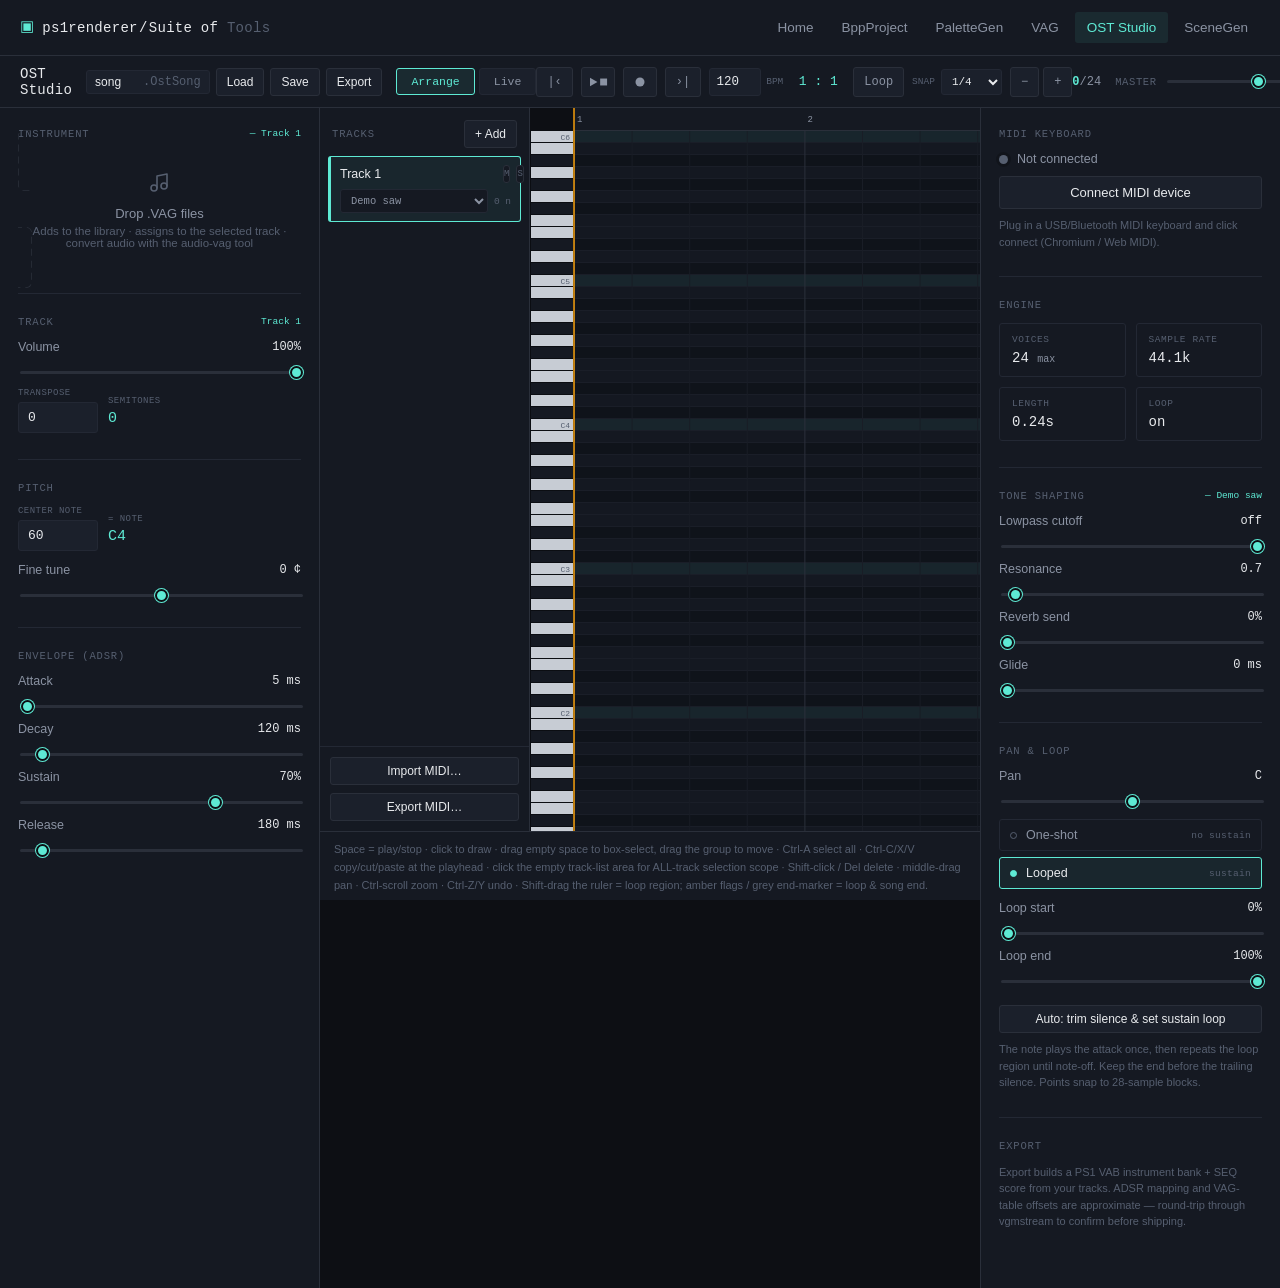
==== suite/tools/audio-ost/index.html @ abdd2fe9 "Add VAB/SEQ support by creating a dedicated music.c since PSN00b lacks support, added audio-ost tool" ====
<!DOCTYPE html>
<html lang="en">
<head>
  <meta charset="UTF-8" />
  <meta name="viewport" content="width=device-width, initial-scale=1.0" />
  <title>OST Studio — ps1renderer / Suite of Tools</title>
  <link rel="stylesheet" href="../../css/site.css" />
  <link rel="stylesheet" href="css/tool.css" />
</head>
<body data-nav-key="ost" data-view="arrange">
  <div id="site-navbar"></div>

  <!-- ============================= TRANSPORT BAR ============================= -->
  <div class="transport">
    <div class="transport__group">
      <span class="transport__title">OST Studio</span>
      <div class="filegroup">
        <div class="file-chip file-chip--song" id="song-chip" title="Song name — used for saved and exported filenames">
          <span class="file-chip__name" id="file-chip-name" contenteditable="true" spellcheck="false">song</span>
          <span class="file-chip__dims" id="file-chip-dims">.OstSong</span>
        </div>
        <button class="btn btn--sm" id="btn-load-song" title="Load song (.OstSong)">Load</button>
        <button class="btn btn--sm" id="btn-save-song" title="Save song (.OstSong)">Save</button>
        <button class="btn btn--sm btn--export" id="btn-export" title="Export SEQ + VAB for PS1">Export</button>
        <input type="file" id="song-file-input" class="hidden-input" accept=".OstSong,.ostsong,application/json,.json" />
      </div>
      <div class="segmented viewswitch" id="viewswitch">
        <div class="segmented__option is-active" data-view="arrange">Arrange</div>
        <div class="segmented__option" data-view="live">Live</div>
      </div>
    </div>

    <div class="transport__group transport__controls" id="transport-controls">
      <button class="tbtn tbtn--text" id="btn-to-start" title="Jump to start">|&#8249;</button>
      <button class="tbtn tbtn--play" id="btn-play" title="Play / Stop (Space)" aria-label="Play">
        <svg class="ico-play" viewBox="0 0 16 16" width="14" height="14"><path d="M3 1.5l11 6.5-11 6.5z" fill="currentColor"/></svg>
        <svg class="ico-stop" viewBox="0 0 16 16" width="12" height="12" hidden><rect x="2" y="2" width="12" height="12" fill="currentColor"/></svg>
      </button>
      <button class="tbtn tbtn--rec" id="btn-record" title="Arm recording">
        <svg viewBox="0 0 16 16" width="12" height="12"><circle cx="8" cy="8" r="6" fill="currentColor"/></svg>
      </button>
      <button class="tbtn tbtn--text" id="btn-to-end" title="Jump to end">&#8250;|</button>
      <div class="tempo">
        <input type="number" id="bpm-input" min="20" max="300" value="120" /><span class="tempo__u">BPM</span>
      </div>
      <div class="pos-readout" id="pos-readout">1 : 1</div>
      <button class="tbtn tbtn--text" id="btn-loop" title="Toggle loop region">Loop</button>
      <label class="mini-field"><span>Snap</span>
        <select class="select select--mini" id="snap-select">
          <option value="1">1/1</option>
          <option value="2">1/2</option>
          <option value="4" selected>1/4</option>
          <option value="8">1/8</option>
          <option value="16">1/16</option>
          <option value="0">Off</option>
        </select>
      </label>
      <div class="zoombtns">
        <button class="tbtn tbtn--text" id="btn-zoom-out" title="Zoom out">−</button>
        <button class="tbtn tbtn--text" id="btn-zoom-in" title="Zoom in">+</button>
      </div>
    </div>

    <div class="transport__group">
      <span class="voicecount" title="SPU voices sounding"><b id="voice-count-mini">0</b>/24</span>
      <div class="master">
        <span class="master__label">Master</span>
        <input type="range" id="master-gain" min="0" max="100" value="80" step="1" />
      </div>
      <button class="btn" id="btn-panic" title="Stop all sound">Panic</button>
    </div>
  </div>

  <div class="workbench">
    <!-- ============================= LEFT RAIL: INSTRUMENT ============================= -->
    <aside class="rail rail--left">
      <div class="rail__section">
        <p class="rail__label">Instrument <span class="rail__target" id="inst-target">— live</span></p>
        <label class="dropzone" id="dropzone" for="file-input">
          <div class="dropzone__icon" aria-hidden="true">
            <svg viewBox="0 0 24 24" width="24" height="24" fill="none" stroke="currentColor" stroke-width="1.6" stroke-linecap="round" stroke-linejoin="round">
              <path d="M9 18V6l10-2v12"/><circle cx="6" cy="18" r="3"/><circle cx="16" cy="16" r="3"/>
            </svg>
          </div>
          <div class="dropzone__text">Drop .VAG files</div>
          <div class="dropzone__hint">Adds to the library · assigns to the selected track · convert audio with the audio-vag tool</div>
          <input type="file" id="file-input" accept=".vag,.VAG" multiple />
        </label>
        <div class="samplelib" id="sample-lib" hidden>
          <p class="samplelib__label">Library</p>
          <div class="samplelib__list" id="sample-lib-list"></div>
        </div>
      </div>

      <div class="rail__section track-only" id="track-section">
        <p class="rail__label">Track <span class="rail__target" id="track-target"></span></p>
        <div class="slider-row"><div class="slider-row__head"><span>Volume</span><span class="slider-row__value" id="tvol-value">100%</span></div><input type="range" id="track-volume" min="0" max="100" value="100" step="1" /></div>
        <div class="field-row" style="margin-top:8px;">
          <label class="field"><span class="field__k">Transpose</span>
            <input type="number" id="track-transpose" class="num-input" min="-48" max="48" value="0" /></label>
          <div class="field field--readout"><span class="field__k">semitones</span><span class="field__v" id="track-transpose-oct">0</span></div>
        </div>
      </div>

      <div class="rail__section">
        <p class="rail__label">Pitch</p>
        <div class="field-row">
          <label class="field"><span class="field__k">Center note</span>
            <input type="number" id="center-note" class="num-input" min="0" max="127" value="60" /></label>
          <div class="field field--readout"><span class="field__k">= note</span><span class="field__v" id="center-note-name">C4</span></div>
        </div>
        <div class="slider-row" style="margin-top:12px;"><div class="slider-row__head"><span>Fine tune</span><span class="slider-row__value" id="detune-value">0 ¢</span></div><input type="range" id="detune" min="-100" max="100" value="0" step="1" /></div>
      </div>

      <div class="rail__section">
        <p class="rail__label">Envelope (ADSR)</p>
        <div class="slider-row"><div class="slider-row__head"><span>Attack</span><span class="slider-row__value" id="atk-value">5 ms</span></div><input type="range" id="adsr-attack" min="0" max="1000" value="5" step="1" /></div>
        <div class="slider-row"><div class="slider-row__head"><span>Decay</span><span class="slider-row__value" id="dec-value">120 ms</span></div><input type="range" id="adsr-decay" min="0" max="2000" value="120" step="1" /></div>
        <div class="slider-row"><div class="slider-row__head"><span>Sustain</span><span class="slider-row__value" id="sus-value">70%</span></div><input type="range" id="adsr-sustain" min="0" max="100" value="70" step="1" /></div>
        <div class="slider-row"><div class="slider-row__head"><span>Release</span><span class="slider-row__value" id="rel-value">180 ms</span></div><input type="range" id="adsr-release" min="0" max="3000" value="180" step="1" /></div>
      </div>

    </aside>

    <!-- ============================= CENTER: STAGE ============================= -->
    <main class="stage stage--flush" id="stage">

      <!-- ARRANGE VIEW (the DAW) -->
      <section class="view view--arrange" id="view-arrange">
        <div class="arrange">
          <div class="arrange__side">
            <div class="tracklist__head">
              <span>Tracks</span>
              <button class="btn btn--sm" id="btn-add-track">+ Add</button>
            </div>
            <div class="tracklist" id="tracklist"></div>
            <div class="io-row">
              <button class="btn btn--sm btn--wide" id="btn-import-midi">Import MIDI…</button>
              <button class="btn btn--sm btn--wide" id="btn-export-midi" title="Export the song as a Standard MIDI File (transpose baked in)">Export MIDI…</button>
              <input type="file" id="midi-file-input" class="hidden-input" accept=".mid,.midi" />
            </div>
          </div>
          <div class="rollwrap">
            <canvas id="roll-canvas" class="roll-canvas"></canvas>
          </div>
        </div>
        <div class="arrange__foot">
          <span class="foot-hint">Space = play/stop · click to draw · drag empty space to box-select, drag the group to move · Ctrl-A select all · Ctrl-C/X/V copy/cut/paste at the playhead · click the empty track-list area for ALL-track selection scope · Shift-click / Del delete · middle-drag pan · Ctrl-scroll zoom · Ctrl-Z/Y undo · Shift-drag the ruler = loop region; amber flags / grey end-marker = loop &amp; song end.</span>
        </div>
      </section>

      <!-- LIVE VIEW (instrument tester, from Milestone 1) -->
      <section class="view view--live" id="view-live" hidden>
        <div class="voicebar">
          <div class="voicebar__head"><span class="voicebar__label">SPU voices</span><span class="voicebar__count"><span id="voice-count">0</span> / 24</span></div>
          <div class="voicebar__slots" id="voice-slots"></div>
          <div class="voicebar__hint">Peak <span id="voice-peak">0</span> · 24-voice hardware ceiling; oldest notes are stolen past it.</div>
        </div>
        <div class="sample-view">
          <div class="scope__label">Instrument waveform <span id="sample-name">—</span></div>
          <canvas class="sample-canvas" id="sample-canvas" width="900" height="120"></canvas>
        </div>
        <div class="now-note" id="now-note">Press a key, click the piano, or connect a MIDI device</div>
        <div class="piano" id="piano" aria-label="On-screen keyboard"></div>
        <div class="piano-help">
          Computer keys <kbd>A</kbd><kbd>W</kbd><kbd>S</kbd><kbd>E</kbd><kbd>D</kbd>… play notes ·
          <kbd>Z</kbd>/<kbd>X</kbd> shift octave · base octave <b id="kbd-octave">4</b>
        </div>
      </section>
    </main>

    <!-- ============================= RIGHT RAIL ============================= -->
    <aside class="rail rail--right">
      <div class="rail__section">
        <p class="rail__label">MIDI keyboard</p>
        <div class="midi-status" id="midi-status"><span class="midi-status__dot" id="midi-dot"></span><span id="midi-status-text">Not connected</span></div>
        <button class="btn btn--wide" id="btn-midi" style="margin-top:10px;">Connect MIDI device</button>
        <select class="select" id="midi-select" style="margin-top:10px;" hidden></select>
        <p class="rail__note">Plug in a USB/Bluetooth MIDI keyboard and click connect (Chromium / Web MIDI).</p>
      </div>
      <div class="rail__section">
        <p class="rail__label">Engine</p>
        <div class="stats stats--col">
          <div class="stat"><div class="stat__k">Voices</div><div class="stat__v">24 <small>max</small></div></div>
          <div class="stat"><div class="stat__k">Sample rate</div><div class="stat__v" id="stat-rate">—</div></div>
          <div class="stat"><div class="stat__k">Length</div><div class="stat__v" id="stat-len">—</div></div>
          <div class="stat"><div class="stat__k">Loop</div><div class="stat__v" id="stat-loop">—</div></div>
        </div>
      </div>
      <div class="rail__section">
        <p class="rail__label">Tone shaping <span class="rail__target" id="tone-target"></span></p>
        <div class="slider-row"><div class="slider-row__head"><span>Lowpass cutoff</span><span class="slider-row__value" id="cutoff-value">off</span></div><input type="range" id="cutoff" min="200" max="20000" value="20000" step="100" /></div>
        <div class="slider-row"><div class="slider-row__head"><span>Resonance</span><span class="slider-row__value" id="reso-value">0.7</span></div><input type="range" id="resonance" min="1" max="200" value="7" step="1" /></div>
        <div class="slider-row"><div class="slider-row__head"><span>Reverb send</span><span class="slider-row__value" id="reverb-value">0%</span></div><input type="range" id="reverb-send" min="0" max="100" value="0" step="1" /></div>
        <div class="slider-row"><div class="slider-row__head"><span>Glide</span><span class="slider-row__value" id="glide-value">0 ms</span></div><input type="range" id="glide" min="0" max="600" value="0" step="1" /></div>
      </div>

      <div class="rail__section">
        <p class="rail__label">Pan &amp; loop</p>
        <div class="slider-row"><div class="slider-row__head"><span>Pan</span><span class="slider-row__value" id="pan-value">C</span></div><input type="range" id="pan" min="-100" max="100" value="0" step="1" /></div>
        <div class="dither-options" id="loop-options" style="margin-top:12px;">
          <div class="dither-option" data-loop="off"><span class="dither-option__dot"></span> One-shot <span class="opt-tag opt-tag--muted">no sustain</span></div>
          <div class="dither-option is-active" data-loop="on"><span class="dither-option__dot"></span> Looped <span class="opt-tag opt-tag--muted">sustain</span></div>
        </div>
        <div id="loop-region" hidden>
          <div class="slider-row" style="margin-top:12px;"><div class="slider-row__head"><span>Loop start</span><span class="slider-row__value" id="loopstart-value">0%</span></div><input type="range" id="loop-start" min="0" max="1000" value="0" step="1" /></div>
          <div class="slider-row"><div class="slider-row__head"><span>Loop end</span><span class="slider-row__value" id="loopend-value">100%</span></div><input type="range" id="loop-end" min="0" max="1000" value="1000" step="1" /></div>
          <button class="btn btn--sm btn--wide" id="btn-trim-loop" style="margin-top:8px;">Auto: trim silence &amp; set sustain loop</button>
          <p class="rail__note">The note plays the attack once, then repeats the loop region until note-off. Keep the end before the trailing silence. Points snap to 28-sample blocks.</p>
        </div>
      </div>

      <div class="rail__section">
        <p class="rail__label">Export</p>
        <p class="rail__note">Export builds a PS1 VAB instrument bank + SEQ score from your tracks. ADSR mapping and VAG-table offsets are approximate — round-trip through vgmstream to confirm before shipping.</p>
      </div>
    </aside>
  </div>

  <div class="toast" id="toast"></div>

  <script src="../../js/navbar.js"></script>
  <script src="js/adpcm.js"></script>
  <script src="js/vag.js"></script>
  <script src="js/spu.js"></script>
  <script src="js/song.js"></script>
  <script src="js/roll.js"></script>
  <script src="js/scheduler.js"></script>
  <script src="js/seqvab.js"></script>
  <script src="js/midi.js"></script>
  <script src="js/app.js"></script>
</body>
</html>
---- suite/css/site.css ----
/* ==========================================================================
   site.css — shared design tokens + navbar
   Used by every page on the site. Tool-specific styles live in their own
   stylesheet alongside the tool.
   ========================================================================== */

:root {
  /* Color */
  --bg: #0d0f14;
  --panel: #151922;
  --panel-raised: #1b202b;
  --border: #2a2f3a;
  --border-soft: #232834;
  --text: #e8eaed;
  --text-dim: #8b93a3;
  --text-faint: #565f70;
  --accent: #5eead4;       /* phosphor teal — primary interactive glow */
  --accent-dim: #2f6b62;
  --accent-warn: #f59e0b;  /* amber — active/destructive/export */
  --accent-warn-dim: #7a5310;
  --danger: #f26363;

  /* Type */
  --font-display: "JetBrains Mono", "SF Mono", Consolas, monospace;
  --font-body: "Inter", -apple-system, BlinkMacSystemFont, "Segoe UI", sans-serif;

  /* Layout */
  --radius-sm: 3px;
  --radius-md: 6px;
  --nav-height: 56px;
}

* {
  box-sizing: border-box;
}

html, body {
  margin: 0;
  padding: 0;
  background: var(--bg);
  color: var(--text);
  font-family: var(--font-body);
}

body {
  min-height: 100vh;
}

a {
  color: inherit;
}

::selection {
  background: var(--accent-dim);
  color: var(--text);
}

/* Focus visibility — kept everywhere, not just on the tool page */
:focus-visible {
  outline: 2px solid var(--accent);
  outline-offset: 2px;
}

/* ---- Site navbar --------------------------------------------------- */

.site-nav {
  height: var(--nav-height);
  display: flex;
  align-items: center;
  justify-content: space-between;
  padding: 0 20px;
  background: var(--panel);
  border-bottom: 1px solid var(--border);
  position: sticky;
  top: 0;
  z-index: 100;
}

.site-nav__brand {
  display: flex;
  align-items: center;
  gap: 8px;
  text-decoration: none;
  font-family: var(--font-display);
  font-size: 14px;
  font-weight: 500;
  letter-spacing: 0.02em;
  color: var(--text);
}

.site-nav__brand-mark {
  color: var(--accent);
  font-size: 15px;
  line-height: 1;
}

.site-nav__brand-dim {
  color: var(--text-faint);
}

.site-nav__links {
  display: flex;
  align-items: center;
  gap: 4px;
}

.site-nav__link {
  font-family: var(--font-body);
  font-size: 13.5px;
  font-weight: 500;
  text-decoration: none;
  color: var(--text-dim);
  padding: 8px 12px;
  border-radius: var(--radius-sm);
  transition: color 0.12s ease, background 0.12s ease;
}

.site-nav__link:hover {
  color: var(--text);
  background: var(--panel-raised);
}

.site-nav__link.is-active {
  color: var(--accent);
  background: rgba(94, 234, 212, 0.08);
}

@media (max-width: 640px) {
  .site-nav__brand-text {
    display: none;
  }
  .site-nav__links {
    gap: 0;
  }
  .site-nav__link {
    padding: 8px 8px;
    font-size: 12.5px;
  }
}
---- suite/tools/audio-ost/css/tool.css ----
/* ==========================================================================
   tool.css — OST Studio (audio-ost). DAW-style workbench for the PS1 SPU.
   Reuses the shared design tokens and the rail / stage / transport layout
   from the rest of the suite; adds the voice meter and on-screen piano.
   ========================================================================== */

.workbench {
  display: grid;
  grid-template-columns: 320px 1fr 300px;
  min-height: calc(100vh - var(--nav-height) - 52px);
}

/* ---- Rails ----------------------------------------------------------- */
.rail {
  background: var(--panel);
  border-right: 1px solid var(--border);
  padding: 20px 18px 32px;
  overflow-y: auto;
}
.rail--right { border-right: none; border-left: 1px solid var(--border); }
.rail__section { margin-bottom: 26px; }
.rail__section + .rail__section {
  padding-top: 22px;
  border-top: 1px solid var(--border-soft);
}
.rail__label {
  font-family: var(--font-display);
  font-size: 10.5px; letter-spacing: 0.08em; text-transform: uppercase;
  color: var(--text-faint); margin: 0 0 12px;
}
.rail__note { font-size: 11px; color: var(--text-faint); line-height: 1.5; margin: 8px 0 0; }

/* Dropzone (same treatment as the VAG tool) */
.dropzone {
  border: 0; border-radius: var(--radius-md); padding: 22px 14px;
  text-align: center; cursor: pointer; background-color: transparent;
  background-image: url("data:image/svg+xml,%3Csvg xmlns='http://www.w3.org/2000/svg' width='100%25' height='100%25'%3E%3Crect x='0' y='0' width='100%25' height='100%25' rx='6' ry='6' fill='none' stroke='%232a2f3a' stroke-width='1.5' stroke-dasharray='7 5'/%3E%3C/svg%3E");
  transition: background-color 0.15s ease;
}
.dropzone:hover, .dropzone.is-dragover {
  background-color: rgba(94, 234, 212, 0.05);
  background-image: url("data:image/svg+xml,%3Csvg xmlns='http://www.w3.org/2000/svg' width='100%25' height='100%25'%3E%3Crect x='0' y='0' width='100%25' height='100%25' rx='6' ry='6' fill='none' stroke='%235eead4' stroke-width='1.5' stroke-dasharray='7 5'/%3E%3C/svg%3E");
}
.dropzone__icon { color: var(--text-faint); margin-bottom: 8px; }
.dropzone__text { font-size: 13px; color: var(--text-dim); }
.dropzone__hint { font-size: 11.5px; color: var(--text-faint); margin-top: 4px; }
.dropzone input[type="file"] { display: none; }

.file-chip {
  display: flex; align-items: center; justify-content: space-between;
  gap: 8px; margin-top: 10px; padding: 8px 10px;
  background: var(--panel-raised); border: 1px solid var(--border-soft);
  border-radius: var(--radius-sm); font-size: 12px; color: var(--text-dim);
}
.file-chip__name { overflow: hidden; text-overflow: ellipsis; white-space: nowrap; }
.file-chip__dims { font-family: var(--font-display); color: var(--text-faint); flex-shrink: 0; }

/* Song-name chip in the transport bar (editable) */
.file-chip--song { margin-top: 0; padding: 4px 8px; max-width: 180px; }
.file-chip--song .file-chip__name {
  outline: none; min-width: 40px; color: var(--text, #e6e9ef); cursor: text;
}
.file-chip--song .file-chip__name:focus { border-bottom: 1px solid var(--accent, #5eead4); }

/* Segmented controls */
.segmented { display: grid; grid-template-columns: repeat(2, 1fr); gap: 6px; }
.segmented--rate { grid-template-columns: repeat(4, 1fr); }
.segmented__option {
  padding: 9px 4px; text-align: center;
  background: var(--panel-raised); border: 1px solid var(--border-soft);
  border-radius: var(--radius-sm); cursor: pointer;
  font-family: var(--font-display); font-size: 12px; color: var(--text-dim);
  transition: all 0.12s ease;
}
.segmented__option:hover { border-color: var(--accent-dim); color: var(--text); }
.segmented__option.is-active {
  border-color: var(--accent); color: var(--accent); background: rgba(94, 234, 212, 0.08);
}
.segmented__option-sub {
  display: block; font-family: var(--font-body); font-size: 9.5px;
  color: var(--text-faint); margin-top: 2px;
}

/* Fields (center note) */
.field-row { display: flex; gap: 10px; align-items: flex-end; }
.field { display: flex; flex-direction: column; gap: 4px; }
.field__k {
  font-family: var(--font-display); font-size: 9px; letter-spacing: 0.05em;
  text-transform: uppercase; color: var(--text-faint);
}
.field__v { font-family: var(--font-display); font-size: 15px; color: var(--accent); }
.field--readout { justify-content: flex-end; padding-bottom: 6px; }
.num-input {
  width: 80px; padding: 7px 9px; font-family: var(--font-display); font-size: 13px;
  color: var(--text); background: var(--panel-raised);
  border: 1px solid var(--border-soft); border-radius: var(--radius-sm); outline: none;
}
.num-input:focus { border-color: var(--accent-dim); }

/* Option lists */
.dither-options { display: flex; flex-direction: column; gap: 6px; }
.dither-option {
  display: flex; align-items: center; gap: 9px; padding: 8px 10px;
  border: 1px solid var(--border-soft); border-radius: var(--radius-sm);
  cursor: pointer; font-size: 12.5px; color: var(--text-dim); transition: all 0.12s ease;
}
.dither-option:hover { border-color: var(--accent-dim); }
.dither-option.is-active { border-color: var(--accent); color: var(--text); background: rgba(94, 234, 212, 0.06); }
.dither-option__dot { width: 7px; height: 7px; border-radius: 50%; border: 1.5px solid var(--text-faint); flex-shrink: 0; }
.dither-option.is-active .dither-option__dot { background: var(--accent); border-color: var(--accent); }
.opt-tag { margin-left: auto; font-family: var(--font-display); font-size: 9.5px; color: var(--accent); letter-spacing: 0.03em; }
.opt-tag--muted { color: var(--text-faint); }

/* Sliders */
.slider-row { margin-bottom: 10px; }
.slider-row__head { display: flex; justify-content: space-between; font-size: 12.5px; color: var(--text-dim); margin-bottom: 6px; }
.slider-row__value { font-family: var(--font-display); color: var(--text); font-size: 12px; }
input[type="range"] {
  -webkit-appearance: none; width: 100%; height: 3px;
  background: var(--border); border-radius: 2px; outline: none;
}
input[type="range"]::-webkit-slider-thumb {
  -webkit-appearance: none; width: 13px; height: 13px; border-radius: 50%;
  background: var(--accent); cursor: pointer; border: 2px solid var(--bg); box-shadow: 0 0 0 1px var(--accent);
}
input[type="range"]::-moz-range-thumb {
  width: 13px; height: 13px; border-radius: 50%;
  background: var(--accent); cursor: pointer; border: 2px solid var(--bg); box-shadow: 0 0 0 1px var(--accent);
}

/* Select */
.select {
  width: 100%; padding: 8px 10px; font-family: var(--font-display); font-size: 12px;
  color: var(--text); background: var(--panel-raised);
  border: 1px solid var(--border-soft); border-radius: var(--radius-sm); outline: none;
}
.select:focus { border-color: var(--accent-dim); }

/* Stats */
.stats { display: grid; grid-template-columns: repeat(auto-fit, minmax(120px, 1fr)); gap: 10px; }
.stats--col { grid-template-columns: 1fr 1fr; }
.stat { background: var(--panel); border: 1px solid var(--border-soft); border-radius: var(--radius-sm); padding: 10px 12px; }
.stat__k { font-family: var(--font-display); font-size: 9.5px; letter-spacing: 0.06em; text-transform: uppercase; color: var(--text-faint); margin-bottom: 5px; }
.stat__v { font-family: var(--font-display); font-size: 14px; color: var(--text); }
.stat__v small { font-size: 10px; color: var(--text-dim); }

/* MIDI status */
.midi-status { display: flex; align-items: center; gap: 9px; font-size: 12.5px; color: var(--text-dim); }
.midi-status__dot { width: 9px; height: 9px; border-radius: 50%; background: var(--text-faint); box-shadow: 0 0 0 3px rgba(0,0,0,0.2); }
.midi-status.is-on .midi-status__dot { background: var(--accent); box-shadow: 0 0 8px var(--accent); }
.midi-status.is-err .midi-status__dot { background: var(--danger); }

/* ---- Center stage ---------------------------------------------------- */
.stage {
  display: flex; flex-direction: column; gap: 20px;
  padding: 26px 30px; height: calc(100vh - var(--nav-height) - 52px);
  overflow-y: auto; background-color: #14171f;
}

/* Voice meter */
.voicebar { background: var(--panel); border: 1px solid var(--border-soft); border-radius: var(--radius-md); padding: 14px 16px; }
.voicebar__head { display: flex; justify-content: space-between; align-items: baseline; margin-bottom: 10px; }
.voicebar__label { font-family: var(--font-display); font-size: 11px; letter-spacing: 0.06em; text-transform: uppercase; color: var(--text-faint); }
.voicebar__count { font-family: var(--font-display); font-size: 13px; color: var(--text); }
.voicebar__count #voice-count { color: var(--accent); }
.voicebar__slots { display: grid; grid-template-columns: repeat(24, 1fr); gap: 4px; }
.vslot { height: 20px; border-radius: 2px; background: var(--panel-raised); border: 1px solid var(--border-soft); transition: background 0.06s linear, box-shadow 0.06s linear; }
.vslot.is-on { background: var(--accent); border-color: var(--accent); box-shadow: 0 0 7px rgba(94,234,212,0.6); }
.vslot.is-warn { background: var(--accent-warn); border-color: var(--accent-warn); box-shadow: 0 0 7px rgba(245,158,11,0.6); }
.voicebar__hint { font-size: 11px; color: var(--text-faint); margin-top: 10px; }

/* Instrument waveform */
.sample-view { background: var(--panel); border: 1px solid var(--border-soft); border-radius: var(--radius-md); padding: 12px 14px 14px; }
.scope__label { font-family: var(--font-display); font-size: 11px; letter-spacing: 0.05em; text-transform: uppercase; color: var(--text-faint); margin-bottom: 8px; display: flex; justify-content: space-between; }
.scope__label span { color: var(--accent); text-transform: none; letter-spacing: 0; }
.sample-canvas { width: 100%; height: 120px; display: block; background: #0b0d12; border-radius: var(--radius-sm); }

/* Now-playing readout */
.now-note {
  text-align: center; font-family: var(--font-display); font-size: 13px;
  color: var(--text-dim); padding: 6px; min-height: 20px;
}
.now-note b { color: var(--accent); }

/* Piano */
.piano {
  position: relative; height: 150px; display: flex; user-select: none;
  background: #0b0d12; border: 1px solid var(--border); border-radius: var(--radius-md);
  padding: 8px 8px 0; overflow: hidden;
}
.pkey {
  position: relative; box-sizing: border-box; cursor: pointer;
}
.pkey--white {
  flex: 1 0 0; background: linear-gradient(180deg, #e8eaed, #c7ccd4);
  border: 1px solid #2a2f3a; border-radius: 0 0 4px 4px; margin: 0 1px;
}
.pkey--white.is-on { background: linear-gradient(180deg, #9df3e4, #5eead4); }
.pkey--black {
  position: absolute; top: 8px; width: 58%; height: 62%; z-index: 3;
  background: linear-gradient(180deg, #2a2f3a, #151922);
  border: 1px solid #000; border-radius: 0 0 3px 3px; transform: translateX(-50%);
}
.pkey--black.is-on { background: linear-gradient(180deg, #2f6b62, #5eead4); }
.pkey__lbl {
  position: absolute; bottom: 5px; left: 0; right: 0; text-align: center;
  font-family: var(--font-display); font-size: 8.5px; color: var(--text-faint); pointer-events: none;
}
.pkey--white .pkey__lbl { color: #565f70; }
.pkey--black .pkey__lbl { color: #8b93a3; bottom: 4px; }

.piano-help { text-align: center; font-size: 11.5px; color: var(--text-faint); }
.piano-help kbd {
  font-family: var(--font-display); font-size: 10px; color: var(--text-dim);
  background: var(--panel-raised); border: 1px solid var(--border-soft);
  border-bottom-width: 2px; border-radius: 3px; padding: 1px 5px; margin: 0 1px;
}
.piano-help b { color: var(--accent); }

/* ---- Transport ------------------------------------------------------- */
.transport {
  height: 52px; display: flex; align-items: center; justify-content: space-between;
  padding: 0 20px; background: var(--panel); border-bottom: 1px solid var(--border);
  position: fixed; top: var(--nav-height); left: 0; right: 0; z-index: 80;
}
/* the fixed transport is 52px tall; push the working area below it */
.workbench { margin-top: 52px; }
.hidden-input, input[type="file"].hidden-input { display: none; }
.filegroup { display: inline-flex; align-items: center; gap: 6px; }
.btn--export { border-color: var(--accent-warn-dim); background: rgba(245,158,11,0.08); color: var(--accent-warn); }
.btn--export:hover:not(:disabled) { background: rgba(245,158,11,0.14); border-color: var(--accent-warn); }

/* Sample library */
.samplelib { margin-top: 12px; }
.samplelib__label { font-family: var(--font-display); font-size: 9.5px; letter-spacing: 0.06em; text-transform: uppercase; color: var(--text-faint); margin: 0 0 6px; }
.samplelib__list { display: flex; flex-direction: column; gap: 5px; max-height: 168px; overflow-y: auto; }
.libitem { display: flex; align-items: center; gap: 6px; padding: 6px 8px; background: var(--panel-raised); border: 1px solid var(--border-soft); border-radius: var(--radius-sm); cursor: pointer; transition: border-color 0.12s ease; }
.libitem:hover { border-color: var(--accent-dim); }
.libitem.is-active { border-color: var(--accent); background: rgba(94,234,212,0.06); }
.libitem__name { flex: 1; font-size: 12px; color: var(--text); overflow: hidden; text-overflow: ellipsis; white-space: nowrap; }
.libitem__tag { font-family: var(--font-display); font-size: 9px; color: var(--text-faint); }
.libitem__del { flex-shrink: 0; width: 16px; height: 16px; display: inline-flex; align-items: center; justify-content: center; border-radius: 3px; border: 1px solid var(--border); color: var(--text-faint); font-size: 11px; }
.libitem__del:hover { color: var(--danger); border-color: var(--danger); }

/* Track params section only makes sense in the Arrange (multi-track) view */
body[data-view="live"] .track-only { display: none; }
.transport__group { display: flex; align-items: center; gap: 14px; }
.transport__title { font-family: var(--font-display); font-size: 14px; color: var(--text); letter-spacing: 0.02em; }
.transport__badge {
  font-family: var(--font-display); font-size: 10.5px; letter-spacing: 0.05em;
  color: var(--text-faint); border: 1px solid var(--border-soft);
  border-radius: 999px; padding: 3px 10px;
}
.transport__badge.is-live { color: var(--accent); border-color: var(--accent-dim); }
.master { display: flex; align-items: center; gap: 8px; }
.master__label { font-family: var(--font-display); font-size: 10.5px; letter-spacing: 0.06em; text-transform: uppercase; color: var(--text-faint); }
.master input[type="range"] { width: 120px; }

.btn {
  display: inline-flex; align-items: center; gap: 6px; padding: 8px 14px;
  font-size: 13px; font-family: var(--font-body); font-weight: 500;
  border-radius: var(--radius-sm); border: 1px solid var(--border);
  background: var(--panel-raised); color: var(--text); cursor: pointer; transition: all 0.12s ease;
}
.btn:hover:not(:disabled) { border-color: var(--accent-dim); }
.btn:disabled { opacity: 0.4; cursor: not-allowed; }
.btn--wide { width: 100%; justify-content: center; }

/* ---- Toast ----------------------------------------------------------- */
.toast {
  position: fixed; bottom: 24px; left: 50%; transform: translateX(-50%) translateY(8px);
  background: var(--panel-raised); border: 1px solid var(--border); color: var(--text);
  padding: 9px 16px; border-radius: var(--radius-md); font-size: 12.5px;
  opacity: 0; pointer-events: none; transition: opacity 0.18s ease, transform 0.18s ease; z-index: 200;
}
.toast.is-visible { opacity: 1; transform: translateX(-50%) translateY(0); }
.toast.is-error { border-color: var(--danger); color: var(--danger); }

/* ---- Views ----------------------------------------------------------- */
.stage--flush { padding: 0; display: block; }
.view { height: calc(100vh - var(--nav-height) - 52px); }
.view--live { padding: 26px 30px; overflow-y: auto; display: flex; flex-direction: column; gap: 20px; }
body[data-view="arrange"] .view--live { display: none; }

.rail__target { float: right; font-family: var(--font-display); font-size: 9.5px; color: var(--accent); text-transform: none; letter-spacing: 0; }

/* ---- Transport controls --------------------------------------------- */
.transport__controls { gap: 8px; }
.viewswitch { grid-template-columns: auto auto; gap: 4px; }
.viewswitch .segmented__option { padding: 6px 14px; font-size: 11.5px; }
.tbtn {
  display: inline-flex; align-items: center; justify-content: center;
  width: 34px; height: 30px; border-radius: var(--radius-sm);
  border: 1px solid var(--border); background: var(--panel-raised); color: var(--text-dim);
  cursor: pointer; transition: all 0.12s ease;
}
.tbtn:hover { border-color: var(--accent-dim); color: var(--text); }
.tbtn--play.is-playing { border-color: var(--accent-warn); color: var(--accent-warn); background: rgba(245,158,11,0.12); }
.tbtn--rec.is-armed { border-color: var(--danger); color: var(--danger); background: rgba(242,99,99,0.12); }
.tbtn--rec.is-armed { animation: recpulse 1.1s ease-in-out infinite; }
@keyframes recpulse { 50% { box-shadow: 0 0 8px rgba(242,99,99,0.6); } }
.tbtn--text { width: auto; padding: 0 10px; font-family: var(--font-display); font-size: 12px; }
.tbtn--text.is-active { border-color: var(--accent); color: var(--accent); background: rgba(94,234,212,0.1); }
.tempo { display: inline-flex; align-items: center; gap: 5px; }
.tempo input { width: 52px; padding: 6px 6px; font-family: var(--font-display); font-size: 12.5px; color: var(--text); background: var(--panel-raised); border: 1px solid var(--border-soft); border-radius: var(--radius-sm); outline: none; text-align: center; }
.tempo__u { font-family: var(--font-display); font-size: 9.5px; color: var(--text-faint); }
.pos-readout { font-family: var(--font-display); font-size: 13px; color: var(--accent); min-width: 54px; text-align: center; }
.mini-field { display: inline-flex; align-items: center; gap: 6px; font-family: var(--font-display); font-size: 9.5px; text-transform: uppercase; color: var(--text-faint); }
.select--mini { width: auto; padding: 5px 6px; font-size: 11px; }
.zoombtns { display: inline-flex; gap: 4px; }
.voicecount { font-family: var(--font-display); font-size: 12px; color: var(--text-dim); }
.voicecount b { color: var(--accent); }

@media (max-width: 1100px) { .transport { flex-wrap: wrap; height: auto; padding: 8px 20px; gap: 8px; } }

/* ---- Arrange view ---------------------------------------------------- */
.view--arrange { display: flex; flex-direction: column; }
body[data-view="live"] .view--arrange { display: none; }
.arrange { flex: 1; display: grid; grid-template-columns: 210px 1fr; min-height: 0; }
.arrange__side { background: var(--panel); border-right: 1px solid var(--border); display: flex; flex-direction: column; min-height: 0; }
.tracklist__head { display: flex; align-items: center; justify-content: space-between; padding: 12px 12px 8px; font-family: var(--font-display); font-size: 10.5px; letter-spacing: 0.08em; text-transform: uppercase; color: var(--text-faint); }
.tracklist { flex: 1; overflow-y: auto; padding: 0 8px; }
.trackrow {
  border: 1px solid var(--border-soft); border-left-width: 3px; border-radius: var(--radius-sm);
  padding: 8px 9px; margin-bottom: 6px; cursor: pointer; background: var(--panel-raised); transition: border-color 0.12s ease;
}
.trackrow.is-sel { border-color: var(--accent); background: rgba(94,234,212,0.06); }
.trackrow__top { display: flex; align-items: center; gap: 6px; }
.trackrow__name { flex: 1; font-size: 12.5px; color: var(--text); overflow: hidden; text-overflow: ellipsis; white-space: nowrap; background: transparent; border: none; outline: none; padding: 0; }
.trackrow__name:focus { color: var(--accent); }
.trackrow__inst { font-size: 10.5px; color: var(--text-faint); font-family: var(--font-display); margin-top: 4px; overflow: hidden; text-overflow: ellipsis; white-space: nowrap; }
.trackrow__row2 { display: flex; align-items: center; gap: 6px; margin-top: 6px; }
.trackrow__inst-select { flex: 1; min-width: 0; padding: 4px 6px; font-family: var(--font-display); font-size: 10.5px; color: var(--text-dim); background: var(--panel); border: 1px solid var(--border-soft); border-radius: var(--radius-sm); outline: none; cursor: pointer; }
.trackrow__inst-select:focus { border-color: var(--accent-dim); color: var(--text); }
.trackrow__notes { font-family: var(--font-display); font-size: 9.5px; color: var(--text-faint); flex-shrink: 0; }
.tbadge { font-family: var(--font-display); font-size: 9px; width: 18px; height: 18px; display: inline-flex; align-items: center; justify-content: center; border-radius: 3px; border: 1px solid var(--border); color: var(--text-faint); background: var(--panel); cursor: pointer; }
.tbadge.is-on[data-k="m"] { color: var(--accent-warn); border-color: var(--accent-warn-dim); }
.tbadge.is-on[data-k="s"] { color: var(--accent); border-color: var(--accent-dim); }
.tbadge--del:hover { color: var(--danger); border-color: var(--danger); }

.io-row { padding: 10px; border-top: 1px solid var(--border-soft); display: flex; flex-direction: column; gap: 8px; }
.io-row__split { display: grid; grid-template-columns: 1fr 1fr; gap: 8px; }
.btn--sm { padding: 6px 10px; font-size: 12px; }

.rollwrap { min-width: 0; min-height: 0; background: #0b0d12; }
.roll-canvas { width: 100%; height: 100%; display: block; touch-action: none; }

.arrange__foot { border-top: 1px solid var(--border); background: var(--panel); padding: 7px 14px; }
.foot-hint { font-size: 11px; color: var(--text-faint); }

@media (max-width: 900px) {
  .workbench { grid-template-columns: 1fr; }
  .rail { border-right: none; border-bottom: 1px solid var(--border); }
  .rail--right { border-left: none; }
  .view, .view--live { height: auto; }
  .arrange { grid-template-columns: 1fr; }
  .rollwrap { height: 60vh; }
}
@media (prefers-reduced-motion: reduce) { * { transition: none !important; } }
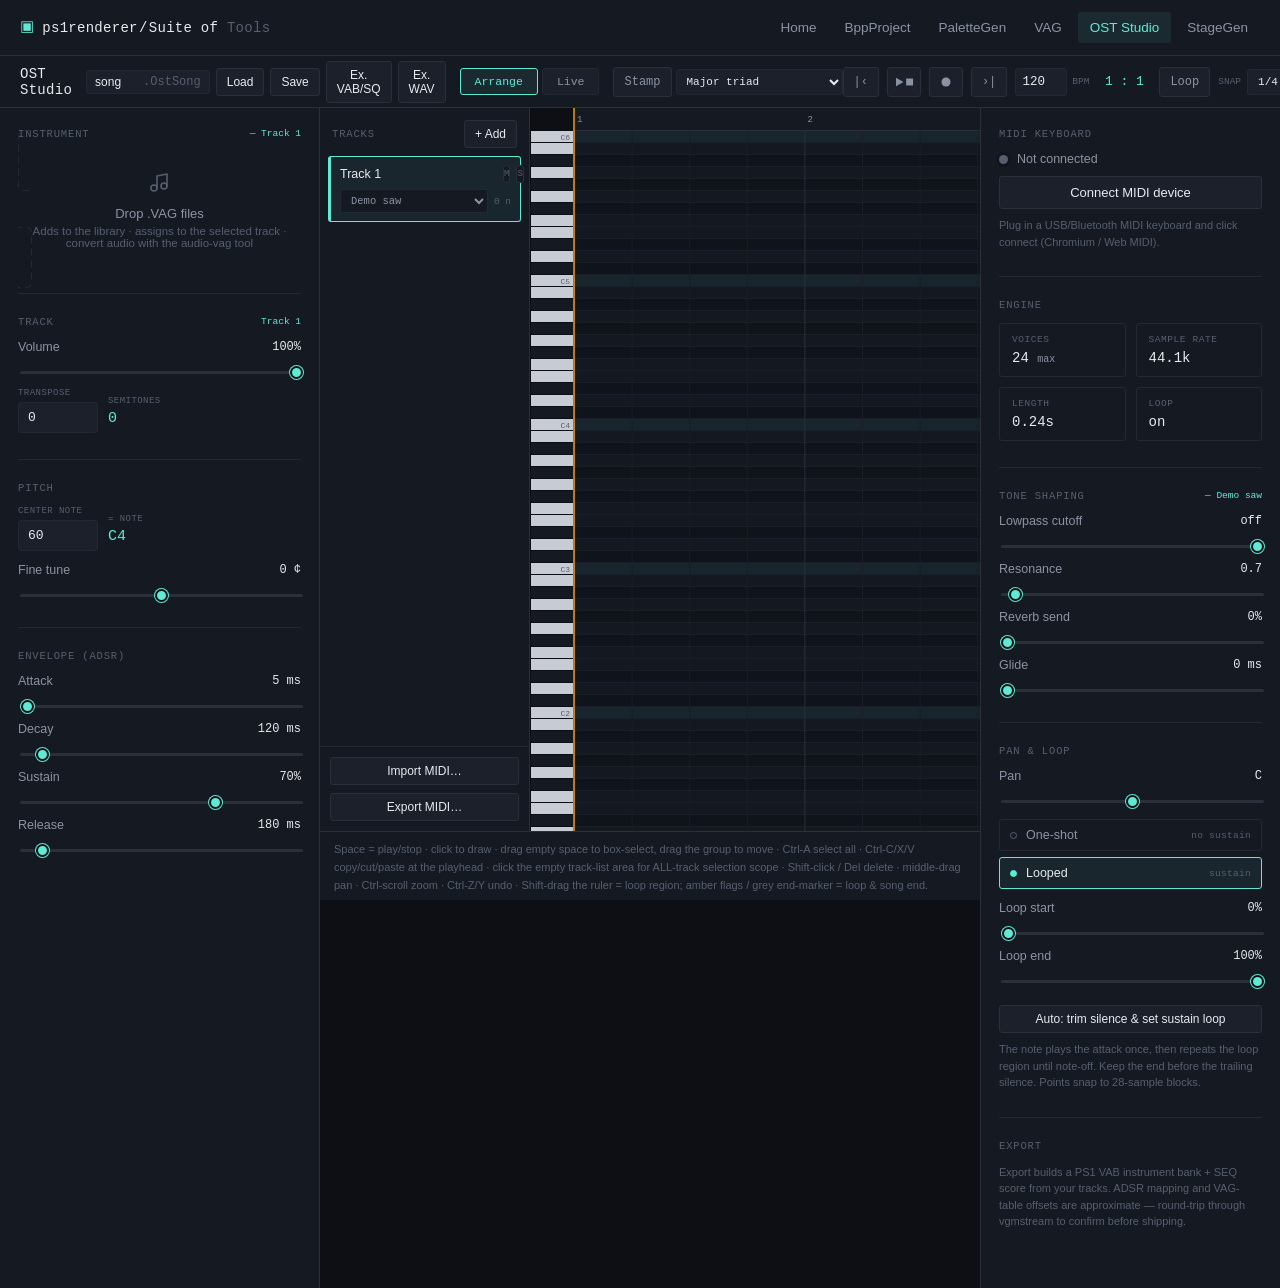
==== commit 82b84b57: "Add wav support for audio-ost, add fog to main.c, organise debug pages, fix pacing with deltaTime, f" ====
--- a/suite/tools/audio-ost/index.html
+++ b/suite/tools/audio-ost/index.html
@@ -21,12 +21,33 @@
         </div>
         <button class="btn btn--sm" id="btn-load-song" title="Load song (.OstSong)">Load</button>
         <button class="btn btn--sm" id="btn-save-song" title="Save song (.OstSong)">Save</button>
-        <button class="btn btn--sm btn--export" id="btn-export" title="Export SEQ + VAB for PS1">Export</button>
+        <button class="btn btn--sm btn--export" id="btn-export" title="Export SEQ + VAB for PS1">Ex. VAB/SQ</button>
+        <button class="btn btn--sm btn--export" id="btn-export-wav" title="Render and export a WAV mixdown">Ex. WAV</button>
         <input type="file" id="song-file-input" class="hidden-input" accept=".OstSong,.ostsong,application/json,.json" />
       </div>
       <div class="segmented viewswitch" id="viewswitch">
         <div class="segmented__option is-active" data-view="arrange">Arrange</div>
         <div class="segmented__option" data-view="live">Live</div>
+      </div>
+      <div class="stampgroup" id="stampgroup">
+        <button class="tbtn tbtn--text" id="btn-stamp" title="Stamp tool — click the roll to drop a pattern (Shift+S)">Stamp</button>
+        <select class="select select--mini" id="stamp-pattern" title="Pattern to stamp">
+          <optgroup label="Chords">
+            <option value="chord-major">Major triad</option>
+            <option value="chord-minor">Minor triad</option>
+            <option value="chord-maj7">Major 7th</option>
+            <option value="chord-min7">Minor 7th</option>
+            <option value="power">Power chord</option>
+            <option value="octave">Octave</option>
+          </optgroup>
+          <optgroup label="Runs">
+            <option value="arp-up">Arpeggio up</option>
+            <option value="arp-down">Arpeggio down</option>
+            <option value="arp-updown">Arpeggio up/down</option>
+            <option value="chromatic-run">Chromatic run</option>
+            <option value="triplet">Triplet</option>
+          </optgroup>
+        </select>
       </div>
     </div>
 
@@ -228,6 +249,7 @@
   <script src="js/scheduler.js"></script>
   <script src="js/seqvab.js"></script>
   <script src="js/midi.js"></script>
+  <script src="js/wav.js"></script>
   <script src="js/app.js"></script>
 </body>
 </html>
--- a/suite/tools/audio-ost/css/tool.css
+++ b/suite/tools/audio-ost/css/tool.css
@@ -299,6 +299,9 @@
 .tbtn--rec.is-armed { border-color: var(--danger); color: var(--danger); background: rgba(242,99,99,0.12); }
 .tbtn--rec.is-armed { animation: recpulse 1.1s ease-in-out infinite; }
 @keyframes recpulse { 50% { box-shadow: 0 0 8px rgba(242,99,99,0.6); } }
+.stampgroup { display: inline-flex; align-items: center; gap: 4px; }
+#btn-stamp.is-active { border-color: var(--accent); color: var(--accent); background: rgba(94,234,212,0.1); }
+#stamp-pattern { min-width: 132px; }
 .tbtn--text { width: auto; padding: 0 10px; font-family: var(--font-display); font-size: 12px; }
 .tbtn--text.is-active { border-color: var(--accent); color: var(--accent); background: rgba(94,234,212,0.1); }
 .tempo { display: inline-flex; align-items: center; gap: 5px; }
